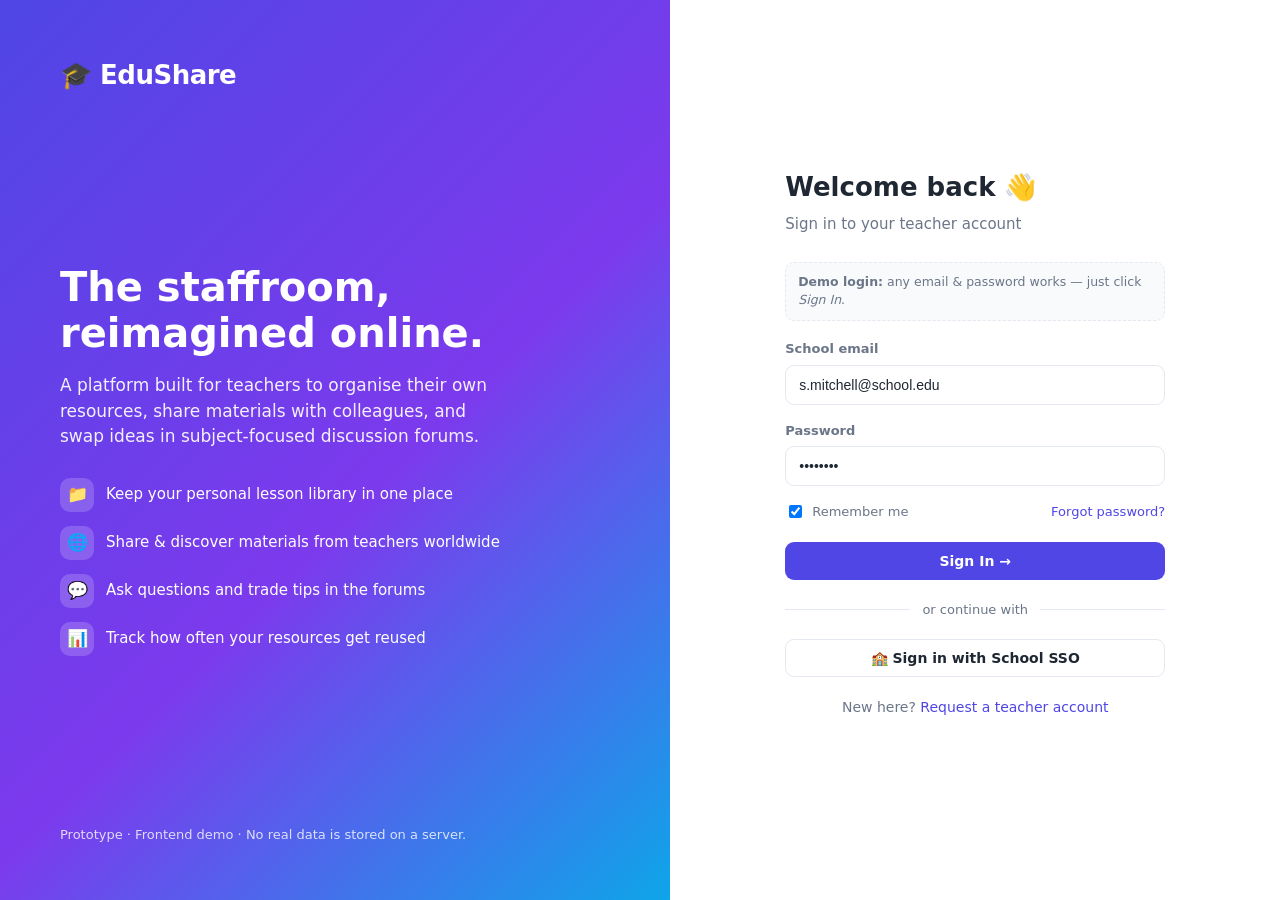
==== dashboard.html @ 06599c41 "EduShare static prototype" ====
<!DOCTYPE html>
<html lang="en">
<head>
  <meta charset="UTF-8" />
  <meta name="viewport" content="width=device-width, initial-scale=1.0" />
  <title>EduShare · Dashboard</title>
  <link rel="stylesheet" href="css/styles.css" />
</head>
<body>
  <div class="app">
    <div id="sidebar-slot"></div>
    <div class="main">
      <div id="topbar-slot"></div>
      <div class="content">
        <div class="page-head">
          <div>
            <h1 id="greeting">Welcome back</h1>
            <p>Here's what's happening across your classroom resources today.</p>
          </div>
          <div class="spacer"></div>
          <button class="btn btn-primary" onclick="location.href='my-materials.html'">＋ Upload Material</button>
        </div>

        <!-- Stats -->
        <div class="stat-grid">
          <div class="stat">
            <div class="ico ico-indigo">📁</div>
            <div class="num" id="stat-total">0</div>
            <div class="lbl">My materials</div>
          </div>
          <div class="stat">
            <div class="ico ico-green">🌐</div>
            <div class="num" id="stat-shared">0</div>
            <div class="lbl">Shared with community</div>
          </div>
          <div class="stat">
            <div class="ico ico-sky">⬇</div>
            <div class="num" id="stat-downloads">0</div>
            <div class="lbl">Total downloads</div>
          </div>
          <div class="stat">
            <div class="ico ico-amber">💬</div>
            <div class="num" id="stat-threads">0</div>
            <div class="lbl">Active discussions</div>
          </div>
        </div>

        <div class="grid-2">
          <!-- Left -->
          <div>
            <div class="section-title">
              <h2>Recent materials</h2>
              <div class="spacer"></div>
              <a href="my-materials.html">View all →</a>
            </div>
            <div class="grid-cards" id="recent-mats"></div>

            <div class="section-title">
              <h2>Trending in the community</h2>
              <div class="spacer"></div>
              <a href="shared.html">Explore →</a>
            </div>
            <div class="grid-cards" id="trending-mats"></div>
          </div>

          <!-- Right rail -->
          <div>
            <div class="card card-pad rail-card">
              <h3>🔥 Hot discussions</h3>
              <div id="hot-threads"></div>
              <a class="btn btn-outline btn-block btn-sm" href="forums.html" style="margin-top:12px;">Open forums</a>
            </div>

            <div class="card card-pad rail-card">
              <h3>👥 Colleagues to follow</h3>
              <div class="list-row">
                <div class="avatar sm">JO</div>
                <div><div class="name">James Okoro</div><div class="sub">History · 12 resources</div></div>
                <div class="spacer"></div>
                <button class="btn btn-outline btn-sm" onclick="toast('Now following James')">Follow</button>
              </div>
              <div class="list-row">
                <div class="avatar sm">PS</div>
                <div><div class="name">Priya Sharma</div><div class="sub">Maths · 28 resources</div></div>
                <div class="spacer"></div>
                <button class="btn btn-outline btn-sm" onclick="toast('Now following Priya')">Follow</button>
              </div>
              <div class="list-row">
                <div class="avatar sm">AT</div>
                <div><div class="name">Ana Torres</div><div class="sub">Geography · 9 resources</div></div>
                <div class="spacer"></div>
                <button class="btn btn-outline btn-sm" onclick="toast('Now following Ana')">Follow</button>
              </div>
            </div>

            <div class="card card-pad rail-card">
              <h3>📅 Upcoming</h3>
              <div class="list-row"><div class="sub">Sep 30</div><div class="spacer"></div><div class="name" style="font-weight:600">Staff CPD: EdTech tools</div></div>
              <div class="list-row"><div class="sub">Oct 03</div><div class="spacer"></div><div class="name" style="font-weight:600">Grade 9 Science reports due</div></div>
              <div class="list-row"><div class="sub">Oct 07</div><div class="spacer"></div><div class="name" style="font-weight:600">Department planning meeting</div></div>
            </div>
          </div>
        </div>
      </div>
    </div>
  </div>

  <script src="js/app.js"></script>
  <script>
    requireAuth();
    mountShell("dashboard");
    const s = Store.get();

    document.getElementById("greeting").textContent =
      "Welcome back, " + s.user.name.split(" ")[0] + " 👋";

    // Stats
    document.getElementById("stat-total").textContent = s.materials.length;
    document.getElementById("stat-shared").textContent = s.materials.filter(m => m.visibility === "shared").length;
    document.getElementById("stat-downloads").textContent =
      s.materials.reduce((a, m) => a + m.downloads, 0).toLocaleString();
    document.getElementById("stat-threads").textContent = s.threads.length;

    // Recent materials (first 3)
    document.getElementById("recent-mats").innerHTML =
      s.materials.slice(0, 3).map(m => materialCard(m)).join("");

    // Trending (top 3 by downloads)
    document.getElementById("trending-mats").innerHTML =
      [...s.explore].sort((a, b) => b.downloads - a.downloads).slice(0, 3)
        .map(m => materialCard(m, { explore: true })).join("");

    // Hot threads (top 3 by votes)
    document.getElementById("hot-threads").innerHTML =
      [...s.threads].sort((a, b) => b.votes - a.votes).slice(0, 3).map(t =>
        `<div class="list-row">
           <div><div class="name">${t.title}</div>
           <div class="sub">${t.category} · ${t.replies.length} replies · ▲ ${t.votes}</div></div>
         </div>`).join("");
  </script>
</body>
</html>
---- css/styles.css ----
/* ============================================================
   EduShare — Teachers Platform Prototype
   Design system + component styles
   ============================================================ */

:root {
  --bg: #f4f6fb;
  --surface: #ffffff;
  --surface-2: #f9fafc;
  --border: #e4e8f0;
  --text: #1f2733;
  --text-muted: #6b7688;
  --primary: #4f46e5;
  --primary-dark: #4338ca;
  --primary-soft: #eef0ff;
  --accent: #0ea5e9;
  --success: #16a34a;
  --warning: #d97706;
  --danger: #dc2626;
  --shadow-sm: 0 1px 2px rgba(16, 24, 40, 0.06);
  --shadow: 0 6px 20px rgba(16, 24, 40, 0.08);
  --radius: 14px;
  --radius-sm: 9px;
  --sidebar-w: 248px;
}

* { box-sizing: border-box; }

html, body {
  margin: 0;
  padding: 0;
  font-family: "Segoe UI", system-ui, -apple-system, Roboto, Helvetica, Arial, sans-serif;
  background: var(--bg);
  color: var(--text);
  font-size: 15px;
  line-height: 1.5;
}

a { color: var(--primary); text-decoration: none; }
a:hover { text-decoration: underline; }

button { font-family: inherit; cursor: pointer; }

/* ---------- Buttons ---------- */
.btn {
  display: inline-flex;
  align-items: center;
  gap: 8px;
  border: 1px solid transparent;
  border-radius: var(--radius-sm);
  padding: 10px 16px;
  font-size: 14px;
  font-weight: 600;
  transition: all 0.15s ease;
  background: var(--surface-2);
  color: var(--text);
}
.btn:hover { text-decoration: none; }
.btn-primary { background: var(--primary); color: #fff; }
.btn-primary:hover { background: var(--primary-dark); }
.btn-outline { background: transparent; border-color: var(--border); color: var(--text); }
.btn-outline:hover { background: var(--surface-2); }
.btn-ghost { background: transparent; color: var(--text-muted); }
.btn-ghost:hover { background: var(--surface-2); color: var(--text); }
.btn-danger { background: var(--danger); color: #fff; }
.btn-sm { padding: 6px 12px; font-size: 13px; }
.btn-block { width: 100%; justify-content: center; }

/* ---------- Forms ---------- */
.field { margin-bottom: 16px; }
.field label {
  display: block;
  font-size: 13px;
  font-weight: 600;
  margin-bottom: 6px;
  color: var(--text-muted);
}
.input, .select, .textarea {
  width: 100%;
  padding: 11px 13px;
  border: 1px solid var(--border);
  border-radius: var(--radius-sm);
  background: var(--surface);
  font-size: 14px;
  color: var(--text);
  transition: border 0.15s, box-shadow 0.15s;
}
.input:focus, .select:focus, .textarea:focus {
  outline: none;
  border-color: var(--primary);
  box-shadow: 0 0 0 3px var(--primary-soft);
}
.textarea { resize: vertical; min-height: 90px; }

/* ---------- Badges & chips ---------- */
.badge {
  display: inline-block;
  padding: 3px 10px;
  border-radius: 999px;
  font-size: 12px;
  font-weight: 600;
  background: var(--primary-soft);
  color: var(--primary-dark);
}
.badge-green { background: #dcfce7; color: #15803d; }
.badge-amber { background: #fef3c7; color: #b45309; }
.badge-blue { background: #e0f2fe; color: #0369a1; }
.badge-gray { background: #eef1f6; color: #64748b; }

.chip {
  display: inline-flex;
  align-items: center;
  gap: 6px;
  padding: 5px 11px;
  border-radius: 999px;
  border: 1px solid var(--border);
  background: var(--surface);
  font-size: 13px;
  color: var(--text-muted);
  cursor: pointer;
}
.chip.active { background: var(--primary); color: #fff; border-color: var(--primary); }

/* ---------- Cards ---------- */
.card {
  background: var(--surface);
  border: 1px solid var(--border);
  border-radius: var(--radius);
  box-shadow: var(--shadow-sm);
}
.card-pad { padding: 20px; }

/* ============================================================
   LOGIN
   ============================================================ */
.auth-wrap {
  min-height: 100vh;
  display: grid;
  grid-template-columns: 1.1fr 1fr;
}
.auth-hero {
  background: linear-gradient(135deg, #4f46e5 0%, #7c3aed 55%, #0ea5e9 100%);
  color: #fff;
  padding: 56px 60px;
  display: flex;
  flex-direction: column;
  justify-content: space-between;
}
.auth-hero .brand { font-size: 26px; font-weight: 800; letter-spacing: -0.5px; }
.auth-hero h1 { font-size: 40px; line-height: 1.15; margin: 0 0 16px; font-weight: 800; }
.auth-hero p { font-size: 17px; opacity: 0.92; max-width: 440px; }
.auth-features { list-style: none; padding: 0; margin: 28px 0 0; display: grid; gap: 14px; }
.auth-features li { display: flex; gap: 12px; align-items: center; font-size: 15px; }
.auth-features .dot {
  width: 34px; height: 34px; border-radius: 10px;
  background: rgba(255,255,255,0.18);
  display: grid; place-items: center; font-size: 17px;
}
.auth-panel {
  display: grid;
  place-items: center;
  padding: 40px;
  background: var(--surface);
}
.auth-form { width: 100%; max-width: 380px; }
.auth-form h2 { margin: 0 0 6px; font-size: 26px; }
.auth-form .sub { color: var(--text-muted); margin: 0 0 26px; }
.auth-alt { text-align: center; margin-top: 20px; color: var(--text-muted); font-size: 14px; }
.divider {
  display: flex; align-items: center; gap: 12px;
  color: var(--text-muted); font-size: 13px; margin: 20px 0;
}
.divider::before, .divider::after {
  content: ""; flex: 1; height: 1px; background: var(--border);
}
.hint {
  background: var(--surface-2);
  border: 1px dashed var(--border);
  border-radius: var(--radius-sm);
  padding: 10px 12px;
  font-size: 12.5px;
  color: var(--text-muted);
  margin-bottom: 18px;
}

/* ============================================================
   APP SHELL
   ============================================================ */
.app { display: flex; min-height: 100vh; }

.sidebar {
  width: var(--sidebar-w);
  background: var(--surface);
  border-right: 1px solid var(--border);
  padding: 22px 16px;
  position: sticky;
  top: 0;
  height: 100vh;
  display: flex;
  flex-direction: column;
  gap: 6px;
}
.sidebar .brand {
  display: flex; align-items: center; gap: 10px;
  font-size: 20px; font-weight: 800; color: var(--text);
  padding: 4px 10px 18px;
}
.sidebar .brand .logo {
  width: 34px; height: 34px; border-radius: 9px;
  background: linear-gradient(135deg, #4f46e5, #0ea5e9);
  display: grid; place-items: center; color: #fff; font-size: 18px;
}
.nav-link {
  display: flex; align-items: center; gap: 12px;
  padding: 10px 12px;
  border-radius: var(--radius-sm);
  color: var(--text-muted);
  font-weight: 600;
  font-size: 14px;
}
.nav-link:hover { background: var(--surface-2); color: var(--text); text-decoration: none; }
.nav-link.active { background: var(--primary-soft); color: var(--primary-dark); }
.nav-link .ico { width: 20px; text-align: center; }
.nav-section { font-size: 11px; text-transform: uppercase; letter-spacing: 0.6px; color: var(--text-muted); padding: 16px 12px 6px; font-weight: 700; }
.sidebar-foot { margin-top: auto; }

.main { flex: 1; display: flex; flex-direction: column; min-width: 0; }

.topbar {
  height: 66px;
  background: var(--surface);
  border-bottom: 1px solid var(--border);
  display: flex;
  align-items: center;
  gap: 16px;
  padding: 0 26px;
  position: sticky;
  top: 0;
  z-index: 10;
}
.topbar .search {
  flex: 1;
  max-width: 460px;
  position: relative;
}
.topbar .search input {
  width: 100%;
  padding: 9px 12px 9px 38px;
  border: 1px solid var(--border);
  border-radius: 999px;
  background: var(--surface-2);
  font-size: 14px;
}
.topbar .search .ico {
  position: absolute; left: 13px; top: 50%; transform: translateY(-50%);
  color: var(--text-muted);
}
.topbar .spacer { flex: 1; }
.icon-btn {
  width: 40px; height: 40px; border-radius: 10px;
  border: 1px solid var(--border); background: var(--surface);
  display: grid; place-items: center; font-size: 17px; position: relative;
}
.icon-btn:hover { background: var(--surface-2); }
.icon-btn .dot-notif {
  position: absolute; top: 8px; right: 9px;
  width: 8px; height: 8px; border-radius: 50%;
  background: var(--danger); border: 2px solid var(--surface);
}
.avatar {
  width: 40px; height: 40px; border-radius: 50%;
  background: linear-gradient(135deg, #4f46e5, #0ea5e9);
  color: #fff; display: grid; place-items: center; font-weight: 700;
}
.avatar.sm { width: 34px; height: 34px; font-size: 13px; }
.avatar.lg { width: 56px; height: 56px; font-size: 20px; }
.user-mini { display: flex; align-items: center; gap: 10px; }
.user-mini .name { font-weight: 700; font-size: 14px; line-height: 1.1; }
.user-mini .role { font-size: 12px; color: var(--text-muted); }

.content { padding: 26px; max-width: 1180px; width: 100%; margin: 0 auto; }

.page-head { margin-bottom: 22px; display: flex; align-items: flex-start; gap: 16px; flex-wrap: wrap; }
.page-head h1 { margin: 0 0 4px; font-size: 26px; }
.page-head p { margin: 0; color: var(--text-muted); }
.page-head .spacer { flex: 1; }

/* ---------- Stats ---------- */
.stat-grid { display: grid; grid-template-columns: repeat(4, 1fr); gap: 16px; margin-bottom: 24px; }
.stat {
  background: var(--surface); border: 1px solid var(--border);
  border-radius: var(--radius); padding: 18px; box-shadow: var(--shadow-sm);
}
.stat .ico {
  width: 42px; height: 42px; border-radius: 11px; display: grid; place-items: center;
  font-size: 20px; margin-bottom: 12px;
}
.stat .num { font-size: 26px; font-weight: 800; }
.stat .lbl { color: var(--text-muted); font-size: 13px; }
.ico-indigo { background: var(--primary-soft); color: var(--primary-dark); }
.ico-sky { background: #e0f2fe; color: #0369a1; }
.ico-green { background: #dcfce7; color: #15803d; }
.ico-amber { background: #fef3c7; color: #b45309; }

/* ---------- Section layout ---------- */
.section-title { display: flex; align-items: center; margin: 26px 0 14px; }
.section-title h2 { font-size: 18px; margin: 0; }
.section-title .spacer { flex: 1; }

.grid-2 { display: grid; grid-template-columns: 2fr 1fr; gap: 20px; }
.grid-cards { display: grid; grid-template-columns: repeat(3, 1fr); gap: 16px; }

/* ---------- Material card ---------- */
.mat-card {
  background: var(--surface); border: 1px solid var(--border);
  border-radius: var(--radius); overflow: hidden; box-shadow: var(--shadow-sm);
  display: flex; flex-direction: column; transition: transform 0.12s, box-shadow 0.12s;
}
.mat-card:hover { transform: translateY(-3px); box-shadow: var(--shadow); }
.mat-thumb {
  height: 96px; display: grid; place-items: center; font-size: 34px; color: #fff;
}
.mat-body { padding: 14px 16px; flex: 1; display: flex; flex-direction: column; gap: 8px; }
.mat-body h3 { margin: 0; font-size: 15px; }
.mat-meta { font-size: 12.5px; color: var(--text-muted); display: flex; gap: 10px; flex-wrap: wrap; }
.mat-foot {
  display: flex; align-items: center; gap: 8px; padding: 12px 16px;
  border-top: 1px solid var(--border); font-size: 13px; color: var(--text-muted);
}
.mat-foot .spacer { flex: 1; }
.tag-row { display: flex; gap: 6px; flex-wrap: wrap; }

/* ---------- Table ---------- */
.table { width: 100%; border-collapse: collapse; }
.table th {
  text-align: left; font-size: 12px; text-transform: uppercase; letter-spacing: 0.4px;
  color: var(--text-muted); padding: 12px 14px; border-bottom: 1px solid var(--border);
}
.table td { padding: 13px 14px; border-bottom: 1px solid var(--border); font-size: 14px; }
.table tr:last-child td { border-bottom: none; }
.table tr:hover td { background: var(--surface-2); }
.file-cell { display: flex; align-items: center; gap: 12px; }
.file-ico { width: 38px; height: 38px; border-radius: 9px; display: grid; place-items: center; color: #fff; font-size: 17px; }

/* ---------- Toolbar / filters ---------- */
.toolbar { display: flex; align-items: center; gap: 10px; margin-bottom: 18px; flex-wrap: wrap; }
.toolbar .spacer { flex: 1; }
.filter-row { display: flex; gap: 8px; flex-wrap: wrap; margin-bottom: 18px; }

/* ---------- Forum ---------- */
.forum-item {
  display: flex; gap: 14px; padding: 18px; border: 1px solid var(--border);
  border-radius: var(--radius); background: var(--surface); box-shadow: var(--shadow-sm);
  transition: box-shadow 0.12s;
}
.forum-item:hover { box-shadow: var(--shadow); }
.forum-item .vote { text-align: center; color: var(--text-muted); min-width: 44px; }
.forum-item .vote .count { font-size: 18px; font-weight: 800; color: var(--text); }
.forum-item .vote button { border: none; background: none; font-size: 18px; color: var(--text-muted); }
.forum-item .vote button:hover { color: var(--primary); }
.forum-main { flex: 1; min-width: 0; }
.forum-main h3 { margin: 0 0 6px; font-size: 16px; }
.forum-main .excerpt { color: var(--text-muted); font-size: 14px; margin: 0 0 10px; }
.forum-meta { display: flex; align-items: center; gap: 14px; font-size: 13px; color: var(--text-muted); flex-wrap: wrap; }
.forum-stat { display: flex; align-items: center; gap: 5px; }

.reply {
  display: flex; gap: 12px; padding: 14px 0; border-bottom: 1px solid var(--border);
}
.reply:last-child { border-bottom: none; }
.reply-body { flex: 1; }
.reply-body .who { font-weight: 700; font-size: 14px; }
.reply-body .when { color: var(--text-muted); font-size: 12px; margin-left: 8px; }
.reply-body p { margin: 6px 0 0; font-size: 14px; }

/* ---------- Right rail ---------- */
.rail-card { margin-bottom: 18px; }
.rail-card h3 { font-size: 15px; margin: 0 0 12px; }
.list-row { display: flex; align-items: center; gap: 12px; padding: 9px 0; border-bottom: 1px solid var(--border); }
.list-row:last-child { border-bottom: none; }
.list-row .name { font-weight: 600; font-size: 14px; }
.list-row .sub { font-size: 12.5px; color: var(--text-muted); }
.list-row .spacer { flex: 1; }

/* ---------- Modal ---------- */
.modal-overlay {
  position: fixed; inset: 0; background: rgba(15, 23, 42, 0.5);
  display: none; place-items: center; z-index: 100; padding: 20px;
}
.modal-overlay.open { display: grid; }
.modal {
  background: var(--surface); border-radius: var(--radius); width: 100%; max-width: 520px;
  box-shadow: var(--shadow); max-height: 90vh; overflow: auto;
}
.modal-head { padding: 20px 22px; border-bottom: 1px solid var(--border); display: flex; align-items: center; }
.modal-head h3 { margin: 0; font-size: 18px; }
.modal-head .spacer { flex: 1; }
.modal-body { padding: 22px; }
.modal-foot { padding: 16px 22px; border-top: 1px solid var(--border); display: flex; gap: 10px; justify-content: flex-end; }
.close-x { border: none; background: none; font-size: 22px; color: var(--text-muted); line-height: 1; }

/* ---------- Toast ---------- */
.toast {
  position: fixed; bottom: 24px; right: 24px; z-index: 200;
  background: var(--text); color: #fff; padding: 13px 18px; border-radius: 10px;
  box-shadow: var(--shadow); font-size: 14px; opacity: 0; transform: translateY(12px);
  transition: all 0.25s; pointer-events: none;
}
.toast.show { opacity: 1; transform: translateY(0); }

/* ---------- Misc ---------- */
.muted { color: var(--text-muted); }
.mt-0 { margin-top: 0; }
.mb-0 { margin-bottom: 0; }
.flex { display: flex; align-items: center; gap: 10px; }
.wrap { flex-wrap: wrap; }
.empty {
  text-align: center; padding: 50px 20px; color: var(--text-muted);
}
.empty .big { font-size: 44px; margin-bottom: 8px; }

/* ---------- Responsive ---------- */
@media (max-width: 1000px) {
  .stat-grid { grid-template-columns: repeat(2, 1fr); }
  .grid-cards { grid-template-columns: repeat(2, 1fr); }
  .grid-2 { grid-template-columns: 1fr; }
  .auth-wrap { grid-template-columns: 1fr; }
  .auth-hero { display: none; }
}
@media (max-width: 720px) {
  .sidebar { display: none; }
  .grid-cards { grid-template-columns: 1fr; }
  .stat-grid { grid-template-columns: 1fr; }
  .topbar .search { display: none; }
}
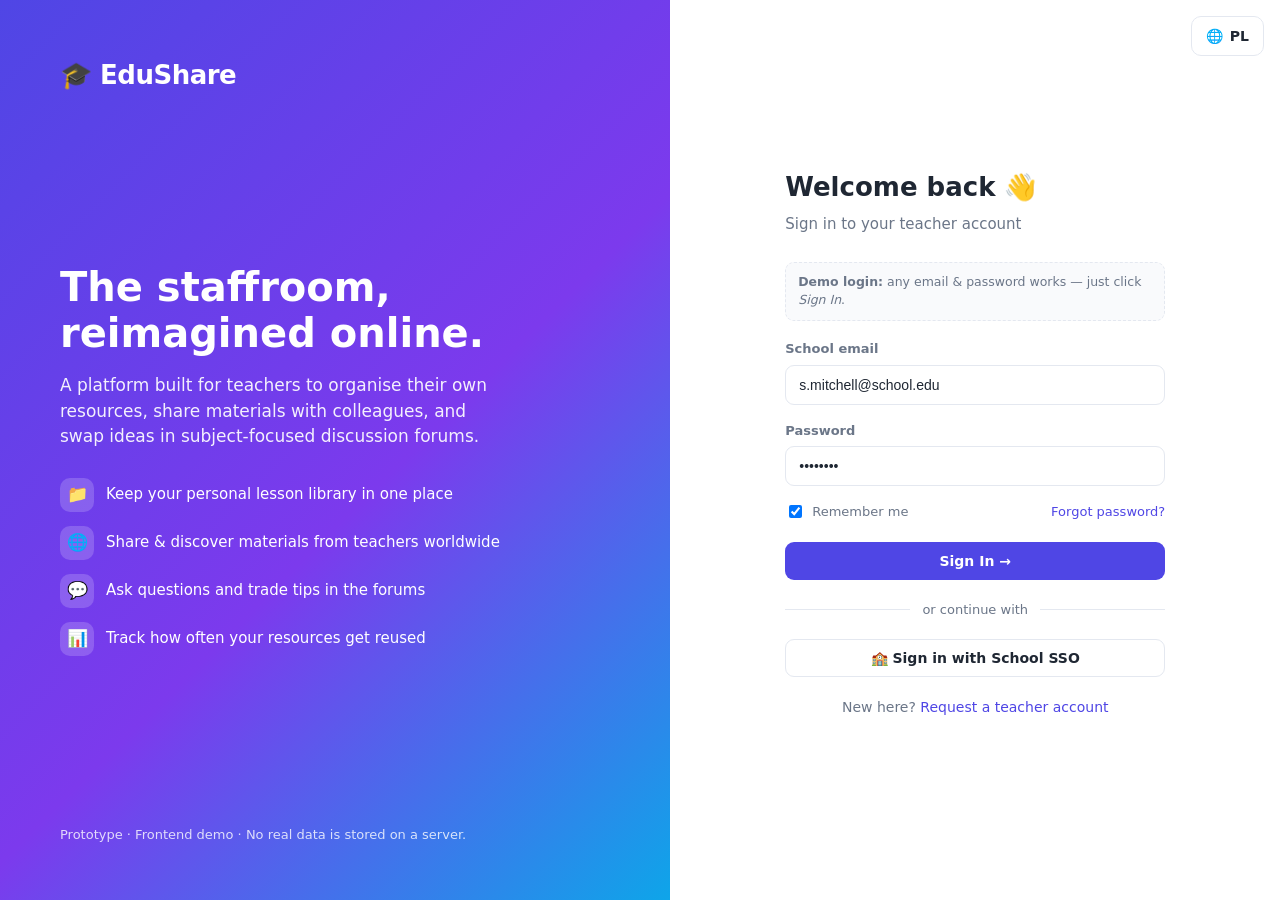
==== commit 8539cf57: "added dual language" ====
--- a/dashboard.html
+++ b/dashboard.html
@@ -112,7 +112,7 @@
     const s = Store.get();
 
     document.getElementById("greeting").textContent =
-      "Welcome back, " + s.user.name.split(" ")[0] + " 👋";
+      tr("Welcome back,") + " " + s.user.name.split(" ")[0] + " 👋";
 
     // Stats
     document.getElementById("stat-total").textContent = s.materials.length;
@@ -135,7 +135,7 @@
       [...s.threads].sort((a, b) => b.votes - a.votes).slice(0, 3).map(t =>
         `<div class="list-row">
            <div><div class="name">${t.title}</div>
-           <div class="sub">${t.category} · ${t.replies.length} replies · ▲ ${t.votes}</div></div>
+           <div class="sub">${tr(t.category)} · ${t.replies.length} ${tr("replies")} · ▲ ${t.votes}</div></div>
          </div>`).join("");
   </script>
 </body>
--- a/css/styles.css
+++ b/css/styles.css
@@ -262,6 +262,14 @@
   display: grid; place-items: center; font-size: 17px; position: relative;
 }
 .icon-btn:hover { background: var(--surface-2); }
+.lang-btn {
+  height: 40px; padding: 0 14px; border-radius: 10px;
+  border: 1px solid var(--border); background: var(--surface);
+  display: inline-flex; align-items: center; gap: 7px;
+  font-size: 14px; font-weight: 700; color: var(--text);
+  cursor: pointer; white-space: nowrap;
+}
+.lang-btn:hover { background: var(--surface-2); }
 .icon-btn .dot-notif {
   position: absolute; top: 8px; right: 9px;
   width: 8px; height: 8px; border-radius: 50%;
